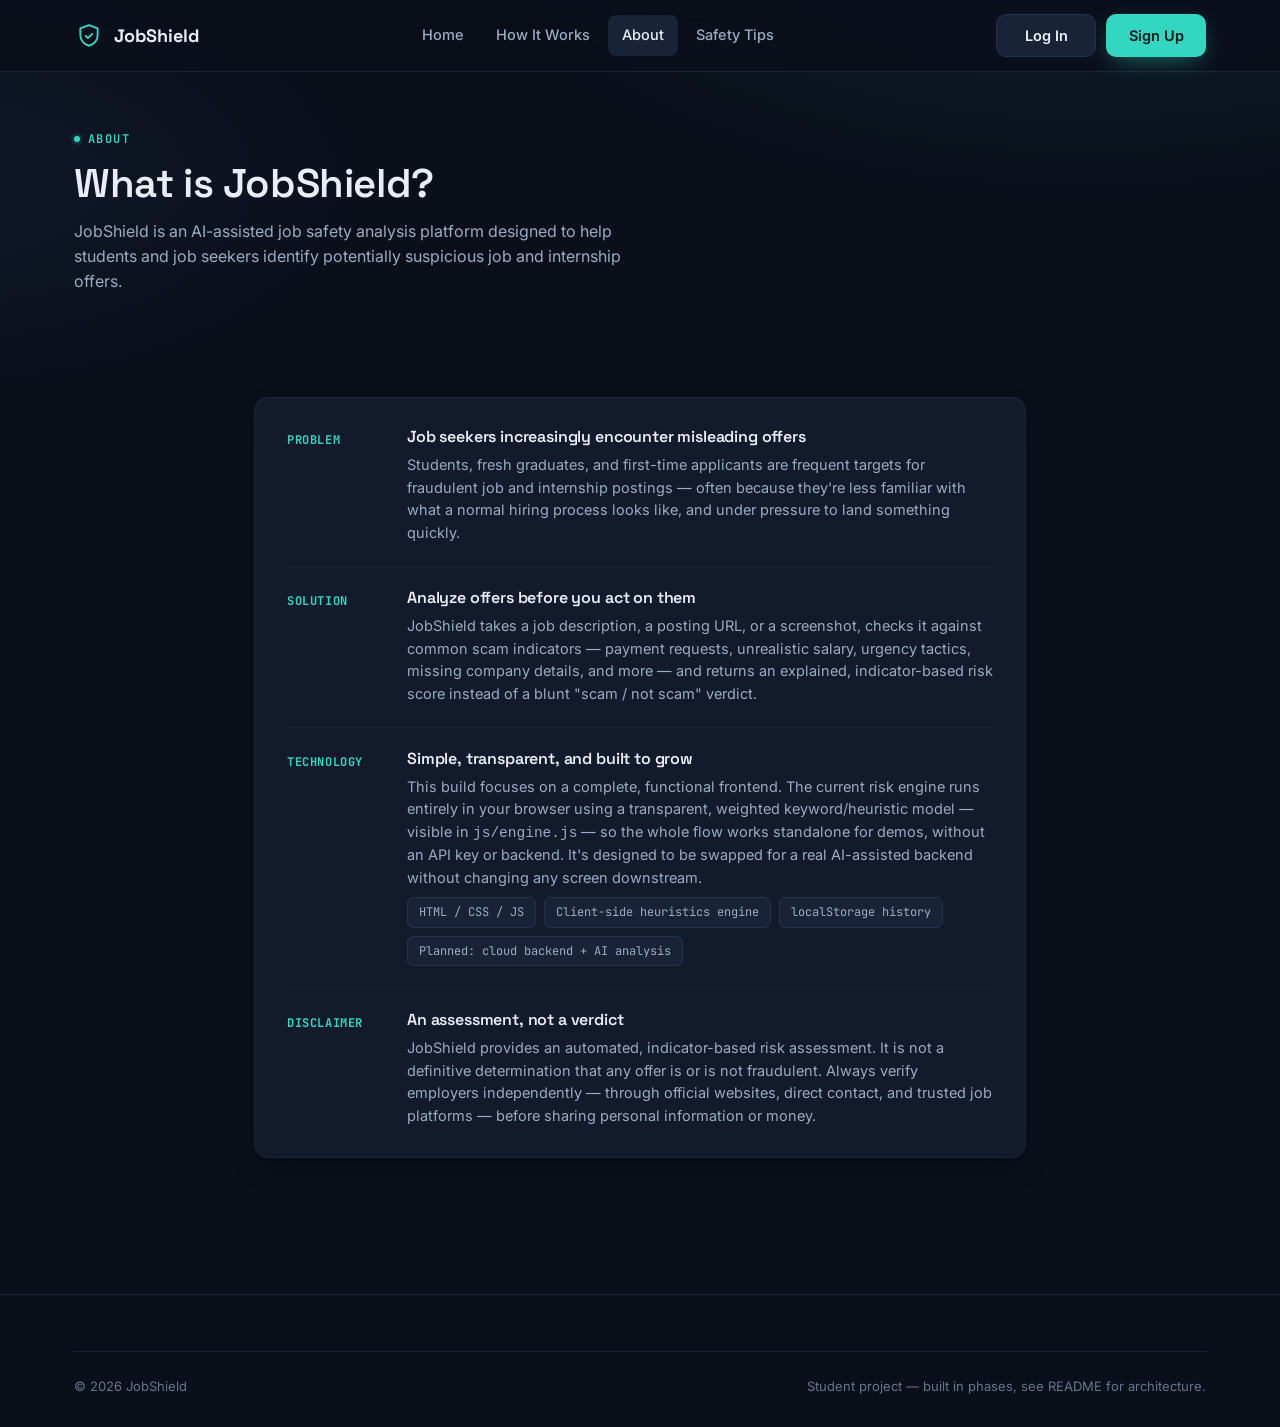
==== about.html @ 261f58a2 "Fix folder structure - move files to repo root" ====
<!DOCTYPE html>
<html lang="en">
<head>
<meta charset="UTF-8">
<meta name="viewport" content="width=device-width, initial-scale=1.0">
<title>About — JobShield</title>
<link rel="icon" href="data:image/svg+xml,<svg xmlns=%22http://www.w3.org/2000/svg%22 viewBox=%220 0 24 24%22><path fill=%22%2333D6C0%22 d=%22M12 2 4 5v6c0 5 3.4 8.7 8 10 4.6-1.3 8-5 8-10V5l-8-3Z%22/></svg>">
<link rel="stylesheet" href="styles.css">
</head>
<body>

<header class="navbar">
  <div class="container">
    <a href="index.html" class="brand"><span class="brand-mark" data-icon="shield" data-icon-size="26"></span>JobShield</a>
    <nav class="nav-links">
      <a href="index.html">Home</a>
      <a href="how-it-works.html">How It Works</a>
      <a href="about.html" class="active">About</a>
      <a href="safety-tips.html">Safety Tips</a>
    </nav>
    <div class="nav-right">
      <button class="nav-toggle" aria-label="Open menu" aria-expanded="false"></button>
    </div>
  </div>
</header>

<div class="mobile-menu">
  <a href="index.html">Home</a>
  <a href="how-it-works.html">How It Works</a>
  <a href="about.html">About</a>
  <a href="safety-tips.html">Safety Tips</a>
</div>

<main>
  <div class="page-head">
    <div class="container">
      <span class="eyebrow">About</span>
      <h1>What is JobShield?</h1>
      <p>JobShield is an AI-assisted job safety analysis platform designed to help students and job seekers identify potentially suspicious job and internship offers.</p>
    </div>
  </div>

  <div class="section">
    <div class="container" style="max-width:820px;">
      <div class="card" style="padding:8px 32px;">

        <div class="pillar-row">
          <span class="label">PROBLEM</span>
          <div>
            <h3>Job seekers increasingly encounter misleading offers</h3>
            <p>Students, fresh graduates, and first-time applicants are frequent targets for fraudulent job and internship postings — often because they're less familiar with what a normal hiring process looks like, and under pressure to land something quickly.</p>
          </div>
        </div>

        <div class="pillar-row">
          <span class="label">SOLUTION</span>
          <div>
            <h3>Analyze offers before you act on them</h3>
            <p>JobShield takes a job description, a posting URL, or a screenshot, checks it against common scam indicators — payment requests, unrealistic salary, urgency tactics, missing company details, and more — and returns an explained, indicator-based risk score instead of a blunt "scam / not scam" verdict.</p>
          </div>
        </div>

        <div class="pillar-row">
          <span class="label">TECHNOLOGY</span>
          <div>
            <h3>Simple, transparent, and built to grow</h3>
            <p>This build focuses on a complete, functional frontend. The current risk engine runs entirely in your browser using a transparent, weighted keyword/heuristic model — visible in <code>js/engine.js</code> — so the whole flow works standalone for demos, without an API key or backend. It's designed to be swapped for a real AI-assisted backend without changing any screen downstream.</p>
            <div class="tech-pills">
              <span class="tech-pill">HTML / CSS / JS</span>
              <span class="tech-pill">Client-side heuristics engine</span>
              <span class="tech-pill">localStorage history</span>
              <span class="tech-pill">Planned: cloud backend + AI analysis</span>
            </div>
          </div>
        </div>

        <div class="pillar-row" id="disclaimer">
          <span class="label">DISCLAIMER</span>
          <div>
            <h3>An assessment, not a verdict</h3>
            <p>JobShield provides an automated, indicator-based risk assessment. It is not a definitive determination that any offer is or is not fraudulent. Always verify employers independently — through official websites, direct contact, and trusted job platforms — before sharing personal information or money.</p>
          </div>
        </div>

      </div>
    </div>
  </div>
</main>

<footer class="site-footer">
  <div class="container">
    <div class="footer-bottom">
      <span>© 2026 JobShield</span>
      <span>Student project — built in phases, see README for architecture.</span>
    </div>
  </div>
</footer>

<script src="js/ui.js"></script>
</body>
</html>
---- styles.css ----
/* ==========================================================================
   JobShield — Design System
   Palette: deep slate/navy "situation room" background, signal-teal accent.
   Type: Space Grotesk (display) + Inter (body) + JetBrains Mono (data/scores)
   ========================================================================== */

@import url('https://fonts.googleapis.com/css2?family=Space+Grotesk:wght@500;600;700&family=Inter:wght@400;500;600;700&family=JetBrains+Mono:wght@500;600;700&display=swap');

:root {
  /* Surfaces */
  --bg: #0A0F1A;
  --bg-elevated: #0D1424;
  --surface: #121A2B;
  --surface-2: #182337;
  --surface-hover: #1C2A42;
  --border: #223350;
  --border-soft: #1A2438;

  /* Text */
  --text: #E9EEF6;
  --text-dim: #9AACC4;
  --text-faint: #64768F;

  /* Signature accent — signal teal */
  --accent: #33D6C0;
  --accent-dim: #1F8F80;
  --accent-soft: rgba(51, 214, 192, 0.12);
  --accent-2: #5B8DEF;

  /* Semantic risk scale */
  --risk-low: #2FBF71;
  --risk-low-bg: rgba(47, 191, 113, 0.12);
  --risk-medium: #E8C547;
  --risk-medium-bg: rgba(232, 197, 71, 0.12);
  --risk-elevated: #F0924A;
  --risk-elevated-bg: rgba(240, 146, 74, 0.12);
  --risk-high: #F0554A;
  --risk-high-bg: rgba(240, 85, 74, 0.14);

  /* Type */
  --font-display: 'Space Grotesk', system-ui, sans-serif;
  --font-body: 'Inter', system-ui, sans-serif;
  --font-mono: 'JetBrains Mono', ui-monospace, monospace;

  /* Radii & shadow */
  --radius-sm: 8px;
  --radius-md: 14px;
  --radius-lg: 20px;
  --shadow-card: 0 1px 0 rgba(255,255,255,0.03) inset, 0 12px 30px -12px rgba(0,0,0,0.55);
  --shadow-pop: 0 20px 50px -15px rgba(0,0,0,0.6);

  --header-h: 72px;
}

* { box-sizing: border-box; }

html { scroll-behavior: smooth; }

body {
  margin: 0;
  background: var(--bg);
  background-image:
    radial-gradient(1100px 500px at 85% -10%, rgba(51,214,192,0.09), transparent 60%),
    radial-gradient(800px 400px at -5% 20%, rgba(91,141,239,0.07), transparent 55%);
  background-attachment: fixed;
  color: var(--text);
  font-family: var(--font-body);
  line-height: 1.55;
  -webkit-font-smoothing: antialiased;
}

img { max-width: 100%; display: block; }

a { color: inherit; text-decoration: none; }

h1, h2, h3, h4 {
  font-family: var(--font-display);
  font-weight: 600;
  line-height: 1.12;
  margin: 0;
  letter-spacing: -0.01em;
}

p { margin: 0; }

.container {
  width: 100%;
  max-width: 1180px;
  margin: 0 auto;
  padding: 0 24px;
}

.eyebrow {
  display: inline-flex;
  align-items: center;
  gap: 8px;
  font-family: var(--font-mono);
  font-size: 12px;
  font-weight: 600;
  letter-spacing: 0.12em;
  text-transform: uppercase;
  color: var(--accent);
}
.eyebrow::before {
  content: "";
  width: 6px; height: 6px;
  border-radius: 50%;
  background: var(--accent);
  box-shadow: 0 0 0 3px var(--accent-soft);
}

:focus-visible {
  outline: 2px solid var(--accent);
  outline-offset: 3px;
  border-radius: 4px;
}

@media (prefers-reduced-motion: reduce) {
  *, *::before, *::after { animation-duration: 0.001ms !important; animation-iteration-count: 1 !important; transition-duration: 0.001ms !important; scroll-behavior: auto !important; }
}

/* ---------------------------------- Buttons ---------------------------------- */

.btn {
  appearance: none;
  border: 1px solid transparent;
  border-radius: 10px;
  font-family: var(--font-body);
  font-weight: 600;
  font-size: 14.5px;
  padding: 12px 20px;
  display: inline-flex;
  align-items: center;
  justify-content: center;
  gap: 8px;
  cursor: pointer;
  transition: transform 0.15s ease, background 0.15s ease, border-color 0.15s ease, box-shadow 0.15s ease;
  white-space: nowrap;
}
.btn:active { transform: translateY(1px); }
.btn svg { width: 16px; height: 16px; flex-shrink: 0; }

.btn-primary {
  background: var(--accent);
  color: #06171A;
  box-shadow: 0 8px 24px -8px rgba(51,214,192,0.55);
}
.btn-primary:hover { background: #4EE3CE; }

.btn-secondary {
  background: var(--surface-2);
  color: var(--text);
  border-color: var(--border);
}
.btn-secondary:hover { background: var(--surface-hover); border-color: #2C3E5C; }

.btn-ghost {
  background: transparent;
  color: var(--text-dim);
  border-color: transparent;
}
.btn-ghost:hover { color: var(--text); background: var(--surface); }

.btn-block { width: 100%; }
.btn-lg { padding: 14px 26px; font-size: 15.5px; }
.btn:disabled { opacity: 0.45; cursor: not-allowed; }

/* ---------------------------------- Navbar ---------------------------------- */

.navbar {
  position: sticky;
  top: 0;
  z-index: 100;
  height: var(--header-h);
  display: flex;
  align-items: center;
  background: rgba(10, 15, 26, 0.82);
  backdrop-filter: blur(14px);
  border-bottom: 1px solid var(--border-soft);
}

.navbar .container {
  display: flex;
  align-items: center;
  justify-content: space-between;
  gap: 20px;
}

.brand {
  display: flex;
  align-items: center;
  gap: 10px;
  font-family: var(--font-display);
  font-weight: 700;
  font-size: 18px;
  color: var(--text);
}
.brand-mark {
  width: 30px; height: 30px;
  display: grid; place-items: center;
  color: var(--accent);
}

.nav-links {
  display: flex;
  align-items: center;
  gap: 4px;
}
.nav-links a {
  padding: 9px 14px;
  border-radius: 8px;
  font-size: 14.5px;
  font-weight: 500;
  color: var(--text-dim);
  transition: color 0.15s ease, background 0.15s ease;
}
.nav-links a:hover { color: var(--text); background: var(--surface); }
.nav-links a.active { color: var(--text); background: var(--surface-2); }

.nav-right { display: flex; align-items: center; gap: 10px; }

.user-menu { position: relative; }
.user-pill {
  display: inline-flex; align-items: center; gap: 10px;
  border: 1px solid var(--border);
  background: var(--surface-2);
  color: var(--text);
  border-radius: 999px;
  padding: 7px 12px 7px 8px;
  font-size: 13.5px;
  font-weight: 600;
  cursor: pointer;
}
.user-avatar {
  width: 26px; height: 26px; border-radius: 50%; display: grid; place-items: center;
  background: var(--accent); color: #06171A; font-family: var(--font-mono); font-size: 12px; font-weight: 700;
}
.user-name { max-width: 110px; overflow: hidden; text-overflow: ellipsis; white-space: nowrap; }
.user-chevron { color: var(--text-faint); }
.user-dropdown {
  position: absolute; right: 0; top: calc(100% + 10px); min-width: 180px;
  background: var(--surface); border: 1px solid var(--border); border-radius: 12px;
  box-shadow: var(--shadow-pop); padding: 8px; display: none; flex-direction: column; gap: 4px; z-index: 20;
}
.user-dropdown.show { display: flex; }
.user-dropdown button {
  border: none; background: transparent; color: var(--text-dim); text-align: left; padding: 10px 12px; border-radius: 8px; cursor: pointer; font-size: 14px;
}
.user-dropdown button:hover { background: var(--surface-2); color: var(--text); }

.btn-auth { min-width: 100px; }

.nav-toggle {
  display: none;
  background: var(--surface-2);
  border: 1px solid var(--border);
  border-radius: 8px;
  width: 40px; height: 40px;
  align-items: center; justify-content: center;
  color: var(--text);
  cursor: pointer;
}

.mobile-menu {
  display: none;
  position: fixed;
  inset: var(--header-h) 0 0 0;
  background: var(--bg-elevated);
  z-index: 99;
  padding: 16px;
  overflow-y: auto;
}
.mobile-menu.open { display: block; }
.mobile-menu a {
  display: block;
  padding: 14px 12px;
  font-size: 17px;
  font-weight: 500;
  border-bottom: 1px solid var(--border-soft);
  color: var(--text);
}
.mobile-menu .btn { margin-top: 16px; }

.auth-modal {
  position: fixed; inset: 0; z-index: 220; display: grid; place-items: center; padding: 20px;
}
.auth-overlay {
  position: absolute; inset: 0; background: rgba(4, 10, 18, 0.72); backdrop-filter: blur(4px);
}
.auth-card {
  position: relative; z-index: 1; width: min(100%, 440px); padding: 28px 24px;
}
.auth-head { margin-bottom: 18px; }
.auth-head h3 { font-size: clamp(26px, 2.5vw, 34px); margin-top: 8px; margin-bottom: 8px; }
.auth-head p { color: var(--text-dim); font-size: 14px; }
.auth-form {
  display: flex; flex-direction: column; gap: 14px;
}
.auth-form label { display: block; }
.auth-form span {
  display: block; font-size: 12.5px; letter-spacing: 0.04em; text-transform: uppercase; color: var(--text-faint); margin-bottom: 7px;
}
.auth-form input,
.auth-form select {
  width: 100%; background: var(--bg-elevated); border: 1px solid var(--border); border-radius: 10px; padding: 12px 14px; color: var(--text); font-size: 14px;
}
.auth-form input:focus,
.auth-form select:focus { outline: none; border-color: var(--accent); box-shadow: 0 0 0 3px var(--accent-soft); }
.auth-switch {
  margin-top: 18px; display: flex; align-items: center; justify-content: center; gap: 8px; font-size: 13px; color: var(--text-dim);
}
.text-button {
  border: none; background: transparent; color: var(--accent); padding: 0; cursor: pointer; font-weight: 600; font-size: 13px;
}
.auth-close {
  position: absolute; top: 14px; right: 14px; width: 34px; height: 34px; border-radius: 50%; border: 1px solid var(--border); background: var(--surface-2); color: var(--text); font-size: 22px; line-height: 1; cursor: pointer;
}
.auth-tabs {
  display: flex; gap: 8px; margin: 12px 0 18px; padding: 6px; background: var(--surface-2); border: 1px solid var(--border); border-radius: 10px;
}
.tab-button {
  flex: 1; border: none; background: transparent; color: var(--text-dim); padding: 10px 12px; border-radius: 8px; font-weight: 600; cursor: pointer;
}
.tab-button.active { background: var(--surface); color: var(--text); }

@media (max-width: 880px) {
  .nav-links { display: none; }
  .nav-toggle { display: flex; }
  .nav-right .btn-secondary { display: none; }
}

/* ---------------------------------- Cards ---------------------------------- */

.card {
  background: var(--surface);
  border: 1px solid var(--border-soft);
  border-radius: var(--radius-md);
  box-shadow: var(--shadow-card);
}

.section { padding: 96px 0; }
.section-tight { padding: 56px 0; }
@media (max-width: 720px) {
  .section { padding: 64px 0; }
}

.section-head {
  max-width: 620px;
  margin: 0 0 44px;
}
.section-head h2 { font-size: clamp(28px, 3.4vw, 38px); margin-bottom: 12px; }
.section-head p { color: var(--text-dim); font-size: 16.5px; }

/* ---------------------------------- Risk badges ---------------------------------- */

.risk-badge {
  display: inline-flex;
  align-items: center;
  gap: 7px;
  font-family: var(--font-mono);
  font-size: 12.5px;
  font-weight: 700;
  letter-spacing: 0.03em;
  padding: 5px 11px;
  border-radius: 100px;
  border: 1px solid transparent;
}
.risk-badge .dot { width: 7px; height: 7px; border-radius: 50%; }

.risk-badge.low { background: var(--risk-low-bg); color: var(--risk-low); }
.risk-badge.low .dot { background: var(--risk-low); }
.risk-badge.medium { background: var(--risk-medium-bg); color: var(--risk-medium); }
.risk-badge.medium .dot { background: var(--risk-medium); }
.risk-badge.elevated { background: var(--risk-elevated-bg); color: var(--risk-elevated); }
.risk-badge.elevated .dot { background: var(--risk-elevated); }
.risk-badge.high { background: var(--risk-high-bg); color: var(--risk-high); }
.risk-badge.high .dot { background: var(--risk-high); }

/* ---------------------------------- Footer ---------------------------------- */

.site-footer {
  border-top: 1px solid var(--border-soft);
  padding: 56px 0 32px;
  margin-top: 40px;
}
.footer-grid {
  display: grid;
  grid-template-columns: 1.4fr repeat(4, 1fr);
  gap: 32px;
  margin-bottom: 36px;
}
.footer-brand p { color: var(--text-faint); font-size: 14px; margin-top: 10px; max-width: 260px; }
.footer-col h4 {
  font-family: var(--font-body);
  font-size: 13px;
  color: var(--text-faint);
  text-transform: uppercase;
  letter-spacing: 0.06em;
  margin-bottom: 14px;
}
.footer-col a {
  display: block;
  font-size: 14px;
  color: var(--text-dim);
  padding: 6px 0;
}
.footer-col a:hover { color: var(--text); }
.footer-bottom {
  padding-top: 24px;
  border-top: 1px solid var(--border-soft);
  display: flex;
  justify-content: space-between;
  flex-wrap: wrap;
  gap: 12px;
  font-size: 13px;
  color: var(--text-faint);
}
@media (max-width: 780px) {
  .footer-grid { grid-template-columns: 1fr 1fr; }
}

/* ---------------------------------- Hero ---------------------------------- */

.hero {
  padding: 72px 0 40px;
  overflow: hidden;
}
.hero .container {
  display: grid;
  grid-template-columns: 1.05fr 0.95fr;
  gap: 56px;
  align-items: center;
}
.hero h1 {
  font-size: clamp(38px, 5vw, 60px);
  margin: 16px 0 18px;
}
.hero-lede {
  font-size: 18px;
  color: var(--text-dim);
  max-width: 480px;
  margin-bottom: 30px;
}
.hero-ctas { display: flex; gap: 12px; flex-wrap: wrap; }
.hero-trust {
  margin-top: 34px;
  display: flex;
  gap: 22px;
  flex-wrap: wrap;
  font-size: 13px;
  color: var(--text-faint);
}
.hero-trust span { display: flex; align-items: center; gap: 7px; }
.hero-trust svg { width: 15px; height: 15px; color: var(--accent); }

@media (max-width: 960px) {
  .hero .container { grid-template-columns: 1fr; }
  .hero-visual { order: -1; }
}

/* Hero mock dashboard */
.mock-dashboard {
  background: linear-gradient(180deg, var(--surface) 0%, var(--bg-elevated) 100%);
  border: 1px solid var(--border-soft);
  border-radius: var(--radius-lg);
  padding: 22px;
  box-shadow: var(--shadow-pop);
  position: relative;
}
.mock-dashboard::before {
  content: "";
  position: absolute;
  inset: -1px;
  border-radius: var(--radius-lg);
  padding: 1px;
  background: linear-gradient(135deg, rgba(51,214,192,0.35), transparent 40%);
  -webkit-mask: linear-gradient(#000 0 0) content-box, linear-gradient(#000 0 0);
  -webkit-mask-composite: xor;
  mask-composite: exclude;
  pointer-events: none;
}
.mock-dashboard-head {
  display: flex;
  align-items: center;
  justify-content: space-between;
  margin-bottom: 18px;
}
.mock-dashboard-head .dots { display: flex; gap: 6px; }
.mock-dashboard-head .dots span { width: 8px; height: 8px; border-radius: 50%; background: var(--border); }
.mock-dashboard-title { font-family: var(--font-mono); font-size: 12px; color: var(--text-faint); }

.mock-score-row {
  display: flex;
  align-items: center;
  gap: 22px;
  padding: 6px 4px 22px;
  border-bottom: 1px solid var(--border-soft);
  margin-bottom: 18px;
}
.mock-score-num {
  font-family: var(--font-mono);
  font-weight: 700;
  font-size: 46px;
  color: var(--risk-high);
  line-height: 1;
}
.mock-score-num small { font-size: 18px; color: var(--text-faint); font-weight: 500; }
.mock-indicators { display: flex; flex-direction: column; gap: 10px; }
.mock-indicator-row {
  display: flex; align-items: center; justify-content: space-between;
  font-size: 13.5px; color: var(--text-dim);
}
.mock-indicator-row .bar {
  flex: 1; height: 6px; margin: 0 12px; border-radius: 4px;
  background: var(--surface-2); overflow: hidden;
}
.mock-indicator-row .bar i { display: block; height: 100%; border-radius: 4px; }

/* ---------------------------------- Feature / step cards ---------------------------------- */

.grid-4 { display: grid; grid-template-columns: repeat(4, 1fr); gap: 18px; }
.grid-3 { display: grid; grid-template-columns: repeat(3, 1fr); gap: 18px; }
.grid-2 { display: grid; grid-template-columns: repeat(2, 1fr); gap: 18px; }
@media (max-width: 980px) { .grid-4 { grid-template-columns: repeat(2, 1fr); } }
@media (max-width: 640px) { .grid-4, .grid-3, .grid-2 { grid-template-columns: 1fr; } }

.feature-card {
  padding: 26px 22px;
  transition: border-color 0.2s ease, transform 0.2s ease;
}
.feature-card:hover { border-color: var(--accent-dim); transform: translateY(-2px); }
.feature-icon {
  width: 42px; height: 42px;
  display: grid; place-items: center;
  border-radius: 10px;
  background: var(--accent-soft);
  color: var(--accent);
  margin-bottom: 16px;
}
.feature-icon svg { width: 21px; height: 21px; }
.feature-card h3 { font-size: 16.5px; margin-bottom: 8px; }
.feature-card p { color: var(--text-dim); font-size: 14.5px; }

.step-card { padding: 26px 22px; position: relative; }
.step-num {
  font-family: var(--font-mono);
  font-size: 13px;
  font-weight: 700;
  color: var(--accent);
  margin-bottom: 14px;
  display: block;
}
.step-card h3 { font-size: 16px; margin-bottom: 8px; }
.step-card p { color: var(--text-dim); font-size: 14px; }

/* ---------------------------------- Page header (non-landing pages) ---------------------------------- */

.page-head {
  padding: 52px 0 8px;
}
.page-head .eyebrow { margin-bottom: 14px; }
.page-head h1 { font-size: clamp(28px, 3.6vw, 40px); margin-bottom: 12px; }
.page-head p { color: var(--text-dim); font-size: 16px; max-width: 560px; }

/* ---------------------------------- Analyzer ---------------------------------- */

.analyzer-shell { padding: 40px 0 100px; }

.method-tabs {
  display: grid;
  grid-template-columns: repeat(3, 1fr);
  gap: 14px;
  margin-bottom: 28px;
}
@media (max-width: 720px) { .method-tabs { grid-template-columns: 1fr; } }

.method-tab {
  text-align: left;
  background: var(--surface);
  border: 1px solid var(--border-soft);
  border-radius: var(--radius-md);
  padding: 20px;
  cursor: pointer;
  display: flex;
  gap: 14px;
  align-items: flex-start;
  transition: border-color 0.15s ease, background 0.15s ease;
  font-family: var(--font-body);
  color: var(--text);
}
.method-tab:hover { border-color: #2C3E5C; }
.method-tab.active {
  border-color: var(--accent);
  background: linear-gradient(180deg, var(--accent-soft), transparent);
}
.method-tab-icon {
  width: 38px; height: 38px; flex-shrink: 0;
  display: grid; place-items: center;
  border-radius: 9px;
  background: var(--surface-2);
  color: var(--text-dim);
}
.method-tab.active .method-tab-icon { background: var(--accent); color: #06171A; }
.method-tab-icon svg { width: 19px; height: 19px; }
.method-tab strong { display: block; font-size: 15px; margin-bottom: 4px; }
.method-tab span { font-size: 13px; color: var(--text-dim); line-height: 1.4; display: block; }

.input-panel { padding: 28px; }
.input-panel-hidden { display: none; }

textarea.field {
  width: 100%;
  min-height: 220px;
  resize: vertical;
  background: var(--bg-elevated);
  border: 1px solid var(--border);
  border-radius: var(--radius-sm);
  color: var(--text);
  font-family: var(--font-body);
  font-size: 14.5px;
  line-height: 1.6;
  padding: 16px;
}
textarea.field:focus, input.field:focus { outline: none; border-color: var(--accent); box-shadow: 0 0 0 3px var(--accent-soft); }

input.field {
  width: 100%;
  background: var(--bg-elevated);
  border: 1px solid var(--border);
  border-radius: var(--radius-sm);
  color: var(--text);
  font-family: var(--font-mono);
  font-size: 14.5px;
  padding: 15px 16px;
}
input.field::placeholder, textarea.field::placeholder { color: var(--text-faint); font-family: var(--font-body); }

.field-meta {
  display: flex;
  justify-content: space-between;
  align-items: center;
  margin: 10px 0 22px;
  font-family: var(--font-mono);
  font-size: 12.5px;
  color: var(--text-faint);
}
.field-note { font-size: 13px; color: var(--text-faint); margin: 10px 0 22px; display: flex; gap: 7px; align-items: flex-start; }
.field-note svg { width: 15px; height: 15px; flex-shrink: 0; margin-top: 1px; color: var(--accent); }

.field-error { display: none; align-items: center; gap: 8px; font-size: 13px; color: var(--risk-high); margin: -8px 0 18px; font-weight: 500; }
.field-error.show { display: flex; }

.upload-status {
  display: block;
  margin: 0 0 18px;
  font-size: 12.5px;
  color: var(--text-dim);
}
.upload-status.success { color: var(--accent); }
.upload-status.warning { color: var(--risk-medium); }
.upload-status.error { color: var(--risk-high); }

/* Upload dropzone */
.dropzone {
  border: 1.5px dashed var(--border);
  border-radius: var(--radius-md);
  background: var(--bg-elevated);
  padding: 44px 24px;
  text-align: center;
  cursor: pointer;
  transition: border-color 0.15s ease, background 0.15s ease;
  margin-bottom: 18px;
}
.dropzone:hover, .dropzone.dragover { border-color: var(--accent); background: var(--accent-soft); }
.dropzone-icon { width: 46px; height: 46px; margin: 0 auto 14px; color: var(--text-dim); }
.dropzone strong { display: block; font-size: 15.5px; margin-bottom: 6px; }
.dropzone p { font-size: 13px; color: var(--text-faint); }
.dropzone input[type="file"] { display: none; }

.upload-preview {
  display: none;
  align-items: center;
  gap: 16px;
  padding: 16px;
  background: var(--bg-elevated);
  border: 1px solid var(--border);
  border-radius: var(--radius-sm);
  margin-bottom: 18px;
}
.upload-preview.show { display: flex; }
.upload-preview img { width: 72px; height: 72px; object-fit: cover; border-radius: 8px; border: 1px solid var(--border); }
.upload-preview-info { flex: 1; min-width: 0; }
.upload-preview-info strong { display: block; font-size: 14px; margin-bottom: 3px; overflow: hidden; text-overflow: ellipsis; white-space: nowrap; }
.upload-preview-info span { font-size: 12.5px; color: var(--text-faint); }
.upload-preview-actions { display: flex; gap: 8px; }
.upload-preview-actions button {
  background: var(--surface-2); border: 1px solid var(--border); color: var(--text-dim);
  border-radius: 7px; width: 32px; height: 32px; display: grid; place-items: center; cursor: pointer;
}
.upload-preview-actions button:hover { color: var(--text); border-color: var(--accent-dim); }
.upload-preview-actions svg { width: 15px; height: 15px; }

.ocr-fallback { margin-top: 4px; }
.ocr-fallback summary { cursor: pointer; font-size: 13px; color: var(--text-dim); margin-bottom: 12px; }
.ocr-fallback summary:hover { color: var(--text); }

/* ---------------------------------- Processing screen ---------------------------------- */

.processing-shell {
  display: none;
  padding: 90px 0 110px;
  text-align: center;
}
.processing-shell.show { display: block; }

.processing-ring {
  width: 96px; height: 96px;
  margin: 0 auto 34px;
  position: relative;
}
.processing-ring svg { width: 100%; height: 100%; transform: rotate(-90deg); }
.processing-ring circle { fill: none; stroke-width: 5; }
.processing-ring .track { stroke: var(--border); }
.processing-ring .fill { stroke: var(--accent); stroke-linecap: round; transition: stroke-dashoffset 0.4s ease; }
.processing-ring-icon {
  position: absolute; inset: 0; display: grid; place-items: center; color: var(--accent);
}
.processing-ring-icon svg { width: 30px; height: 30px; }

.processing-shell h2 { font-size: 22px; margin-bottom: 8px; }
.processing-shell > .container > p { color: var(--text-dim); margin-bottom: 40px; }

.processing-steps {
  max-width: 420px;
  margin: 0 auto;
  text-align: left;
  display: flex;
  flex-direction: column;
  gap: 4px;
}
.p-step {
  display: flex; align-items: center; gap: 12px;
  padding: 12px 14px;
  border-radius: 9px;
  font-size: 14.5px;
  color: var(--text-faint);
  transition: color 0.2s ease, background 0.2s ease;
}
.p-step .check {
  width: 20px; height: 20px; border-radius: 50%;
  border: 1.5px solid var(--border);
  display: grid; place-items: center;
  flex-shrink: 0;
  transition: all 0.2s ease;
}
.p-step .check svg { width: 11px; height: 11px; opacity: 0; transition: opacity 0.15s ease; color: #06171A; }
.p-step.active { color: var(--text); background: var(--surface); }
.p-step.active .check { border-color: var(--accent); }
.p-step.done { color: var(--text-dim); }
.p-step.done .check { background: var(--accent); border-color: var(--accent); }
.p-step.done .check svg { opacity: 1; }

/* ---------------------------------- Results ---------------------------------- */

.results-shell { display: none; padding: 40px 0 110px; }
.results-shell.show { display: block; }

.results-top {
  display: grid;
  grid-template-columns: 300px 1fr;
  gap: 32px;
  margin-bottom: 32px;
}
@media (max-width: 860px) { .results-top { grid-template-columns: 1fr; } }

.meter-card { padding: 30px 24px; text-align: center; }
.meter-wrap { position: relative; width: 220px; height: 130px; margin: 0 auto 6px; }
.meter-wrap svg { width: 100%; height: 100%; }
.meter-readout { position: absolute; bottom: 6px; left: 0; right: 0; }
.meter-score { font-family: var(--font-mono); font-weight: 700; font-size: 40px; line-height: 1; }
.meter-score small { font-size: 16px; color: var(--text-faint); font-weight: 500; }
.meter-card .risk-badge { margin-top: 12px; font-size: 13px; padding: 6px 14px; }
.meter-summary { color: var(--text-dim); font-size: 13.5px; margin-top: 16px; line-height: 1.5; }

.results-side { display: flex; flex-direction: column; gap: 16px; }

.job-info-card { padding: 24px; }
.job-info-card h3 { font-size: 15px; margin-bottom: 16px; }
.job-info-grid { display: grid; grid-template-columns: 1fr 1fr; gap: 14px 18px; }
.job-info-item span { display: block; font-size: 11.5px; text-transform: uppercase; letter-spacing: 0.05em; color: var(--text-faint); margin-bottom: 4px; }
.job-info-item strong { font-size: 14px; font-weight: 600; color: var(--text); }
.job-info-item strong.unavailable { color: var(--text-faint); font-weight: 500; font-style: italic; }

.section-card { padding: 26px 24px; margin-bottom: 20px; }
.section-card h3 { font-size: 17px; margin-bottom: 4px; }
.section-card > p.lede { color: var(--text-dim); font-size: 14px; margin-bottom: 20px; }

.factor-row {
  display: flex; align-items: flex-start; gap: 14px;
  padding: 16px 0;
  border-top: 1px solid var(--border-soft);
}
.factor-row:first-child { border-top: none; padding-top: 4px; }
.factor-head { display: flex; align-items: center; justify-content: space-between; margin-bottom: 6px; gap: 10px; flex-wrap: wrap; }
.factor-name { font-size: 14.5px; font-weight: 600; }
.factor-text { color: var(--text-dim); font-size: 13.5px; margin-bottom: 8px; }
.factor-bar { height: 5px; border-radius: 4px; background: var(--surface-2); overflow: hidden; max-width: 260px; }
.factor-bar i { display: block; height: 100%; border-radius: 4px; }
.factor-row { flex-direction: column; }

.explain-item { display: flex; gap: 16px; padding: 16px 0; border-top: 1px solid var(--border-soft); }
.explain-item:first-child { border-top: none; padding-top: 4px; }
.explain-num {
  font-family: var(--font-mono); font-weight: 700; font-size: 13px;
  width: 28px; height: 28px; border-radius: 8px; flex-shrink: 0;
  display: grid; place-items: center;
  background: var(--surface-2); color: var(--accent);
}
.explain-item h4 { font-size: 14.5px; margin-bottom: 5px; }
.explain-item p { color: var(--text-dim); font-size: 13.5px; }

.reco-list { display: flex; flex-direction: column; gap: 10px; }
.reco-item { display: flex; gap: 12px; align-items: flex-start; font-size: 14px; color: var(--text-dim); }
.reco-item svg { width: 16px; height: 16px; color: var(--accent); flex-shrink: 0; margin-top: 2px; }

.results-actions {
  display: flex; flex-wrap: wrap; gap: 12px;
  padding-top: 8px;
}

.disclaimer-bar {
  display: flex; gap: 12px; align-items: flex-start;
  background: var(--surface-2);
  border: 1px solid var(--border);
  border-radius: var(--radius-sm);
  padding: 14px 16px;
  font-size: 12.5px;
  color: var(--text-faint);
  margin-bottom: 28px;
}
.disclaimer-bar svg { width: 16px; height: 16px; color: var(--text-dim); flex-shrink: 0; margin-top: 1px; }

/* ---------------------------------- History page ---------------------------------- */

.history-toolbar {
  display: flex; justify-content: space-between; align-items: center; gap: 16px;
  margin-bottom: 22px; flex-wrap: wrap;
}
.filter-chips { display: flex; gap: 8px; flex-wrap: wrap; }
.chip {
  border: 1px solid var(--border); background: var(--surface);
  color: var(--text-dim); font-size: 13px; font-weight: 500;
  padding: 8px 14px; border-radius: 100px; cursor: pointer;
}
.chip.active { background: var(--accent); color: #06171A; border-color: var(--accent); }

.history-table { width: 100%; border-collapse: collapse; }
.history-table thead th {
  text-align: left; font-size: 11.5px; text-transform: uppercase; letter-spacing: 0.05em;
  color: var(--text-faint); padding: 0 20px 12px; font-weight: 600;
}
.history-table tbody tr { background: var(--surface); }
.history-table tbody td { padding: 16px 20px; font-size: 14px; border-top: 1px solid var(--border-soft); }
.history-table tbody tr td:first-child { border-radius: 0; }
.history-row-job strong { display: block; font-size: 14.5px; }
.history-row-job span { font-size: 12.5px; color: var(--text-faint); }
.history-table tbody tr:hover { background: var(--surface-2); }

.history-empty { display: none; text-align: center; padding: 70px 20px; }
.history-empty.show { display: block; }
.history-empty svg { width: 46px; height: 46px; color: var(--text-faint); margin: 0 auto 16px; }
.history-empty h3 { font-size: 17px; margin-bottom: 8px; }
.history-empty p { color: var(--text-dim); font-size: 14px; margin-bottom: 22px; }

@media (max-width: 720px) {
  .history-table thead { display: none; }
  .history-table, .history-table tbody, .history-table tr, .history-table td { display: block; width: 100%; }
  .history-table tr { border: 1px solid var(--border-soft); border-radius: var(--radius-sm); margin-bottom: 12px; padding: 6px 4px; }
  .history-table td { border-top: none !important; padding: 8px 16px; }
}

/* ---------------------------------- Safety tips page ---------------------------------- */

.sign-list { display: flex; flex-direction: column; gap: 2px; }
.sign-item {
  display: flex; gap: 14px; align-items: flex-start;
  padding: 16px 4px; border-top: 1px solid var(--border-soft);
}
.sign-item:first-child { border-top: none; }
.sign-item svg { width: 18px; height: 18px; color: var(--risk-high); flex-shrink: 0; margin-top: 2px; }
.sign-item strong { display: block; font-size: 14.5px; margin-bottom: 3px; }
.sign-item span { font-size: 13.5px; color: var(--text-dim); }

.checklist { display: flex; flex-direction: column; gap: 4px; }
.check-item {
  display: flex; align-items: center; gap: 12px;
  padding: 13px 14px; border-radius: 9px; cursor: pointer;
  font-size: 14.5px;
}
.check-item:hover { background: var(--surface-2); }
.check-item input { width: 18px; height: 18px; accent-color: var(--accent); flex-shrink: 0; }
.check-item span.done { text-decoration: line-through; color: var(--text-faint); }

/* ---------------------------------- About page ---------------------------------- */

.pillar-row { display: grid; grid-template-columns: 100px 1fr; gap: 20px; padding: 22px 0; border-top: 1px solid var(--border-soft); }
.pillar-row:first-child { border-top: none; }
.pillar-row .label { font-family: var(--font-mono); font-size: 12px; color: var(--accent); font-weight: 700; letter-spacing: 0.05em; padding-top: 3px; }
.pillar-row h3 { font-size: 16px; margin-bottom: 8px; }
.pillar-row p { color: var(--text-dim); font-size: 14.5px; }
.tech-pills { display: flex; gap: 8px; flex-wrap: wrap; margin-top: 8px; }
.tech-pill { font-family: var(--font-mono); font-size: 12px; padding: 5px 11px; border-radius: 6px; background: var(--surface-2); border: 1px solid var(--border); color: var(--text-dim); }

/* ---------------------------------- Toast ---------------------------------- */

.toast {
  position: fixed; bottom: 24px; left: 50%; transform: translateX(-50%) translateY(20px);
  background: var(--surface-2); border: 1px solid var(--border);
  color: var(--text); font-size: 13.5px; font-weight: 500;
  padding: 13px 20px; border-radius: 10px; box-shadow: var(--shadow-pop);
  opacity: 0; pointer-events: none; transition: all 0.25s ease;
  z-index: 200; display: flex; align-items: center; gap: 10px;
}
.toast svg { width: 16px; height: 16px; color: var(--accent); }
.toast.show { opacity: 1; transform: translateX(-50%) translateY(0); pointer-events: auto; }

/* ---------------------------------- CTA band ---------------------------------- */

.cta-band {
  border-radius: var(--radius-lg);
  background: linear-gradient(135deg, var(--surface) 0%, var(--bg-elevated) 100%);
  border: 1px solid var(--border-soft);
  padding: 56px 40px;
  text-align: center;
  position: relative;
  overflow: hidden;
}
.cta-band::before {
  content: "";
  position: absolute; top: -40%; right: -10%;
  width: 360px; height: 360px; border-radius: 50%;
  background: radial-gradient(circle, rgba(51,214,192,0.16), transparent 70%);
}
.cta-band h2 { font-size: clamp(24px, 3vw, 32px); margin-bottom: 12px; position: relative; }
.cta-band p { color: var(--text-dim); margin-bottom: 26px; position: relative; }
.cta-band .hero-ctas { justify-content: center; position: relative; }
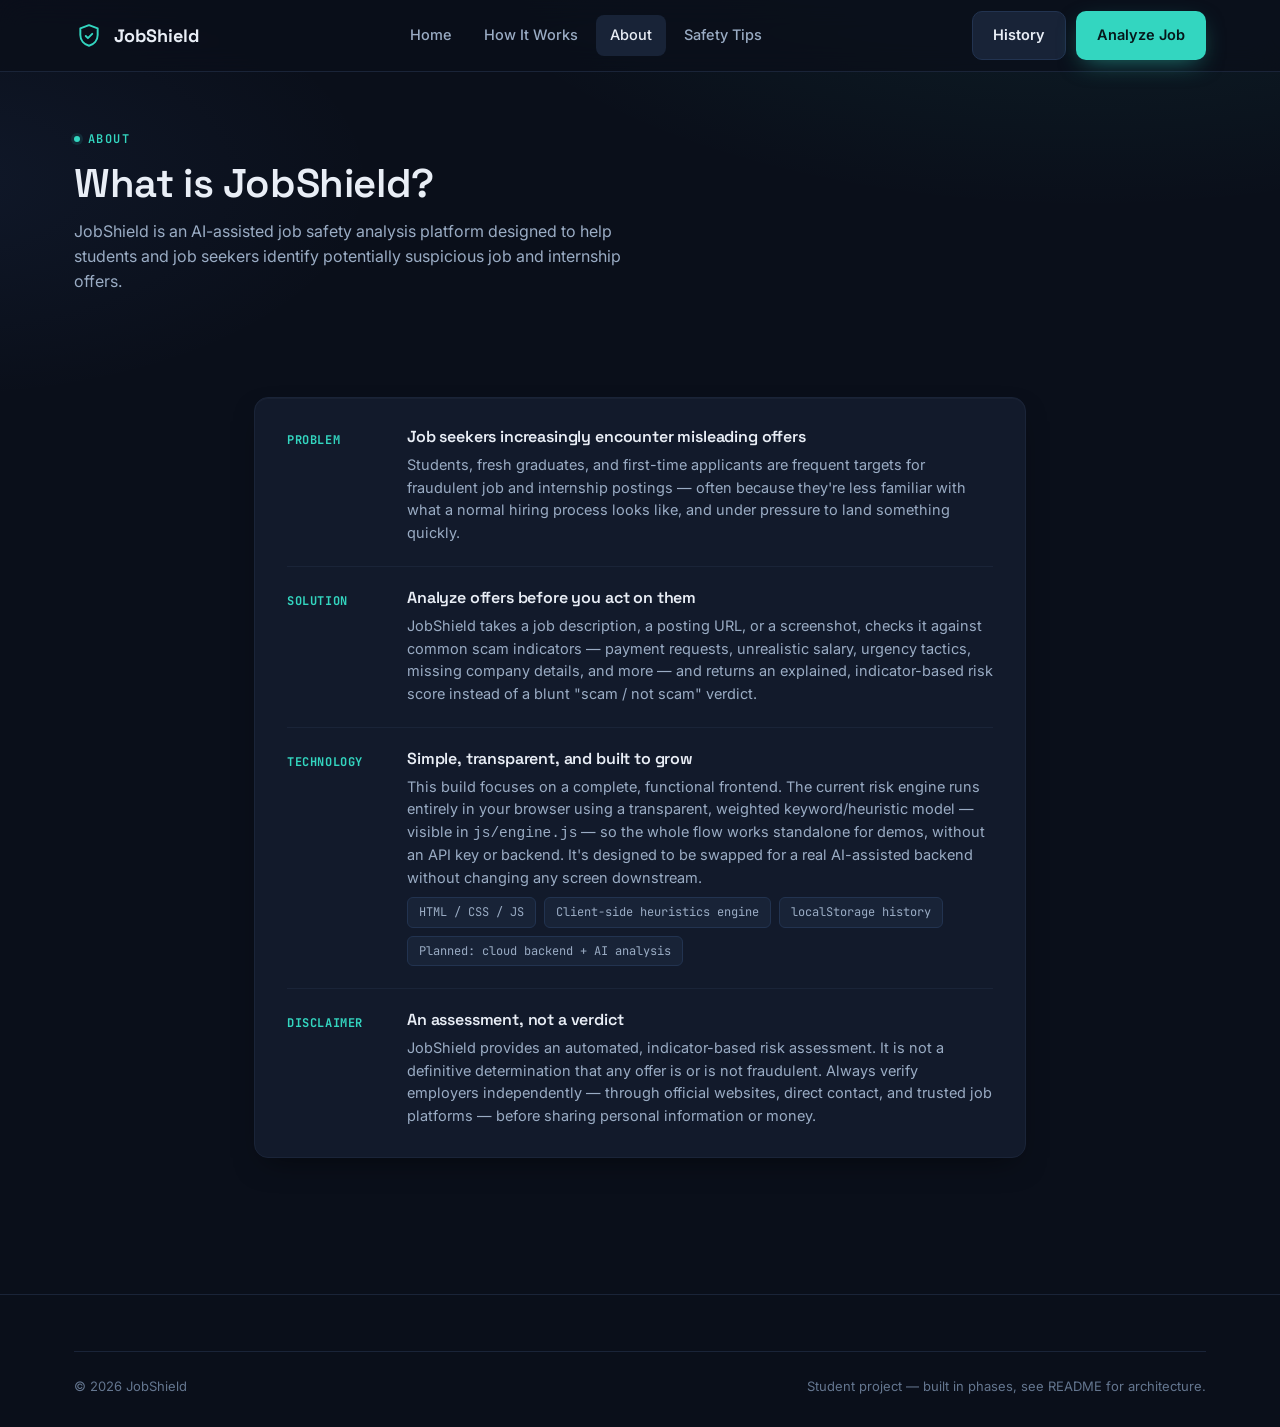
==== commit 72f318b6: "Improve AI content detection and risk scoring" ====
--- a/about.html
+++ b/about.html
@@ -14,11 +14,13 @@
     <a href="index.html" class="brand"><span class="brand-mark" data-icon="shield" data-icon-size="26"></span>JobShield</a>
     <nav class="nav-links">
       <a href="index.html">Home</a>
-      <a href="how-it-works.html">How It Works</a>
+      <a href="index.html#how-it-works">How It Works</a>
       <a href="about.html" class="active">About</a>
       <a href="safety-tips.html">Safety Tips</a>
     </nav>
     <div class="nav-right">
+      <a href="history.html" class="btn btn-secondary">History</a>
+      <a href="analyze.html" class="btn btn-primary">Analyze Job</a>
       <button class="nav-toggle" aria-label="Open menu" aria-expanded="false"></button>
     </div>
   </div>
@@ -26,9 +28,11 @@
 
 <div class="mobile-menu">
   <a href="index.html">Home</a>
-  <a href="how-it-works.html">How It Works</a>
+  <a href="index.html#how-it-works">How It Works</a>
   <a href="about.html">About</a>
   <a href="safety-tips.html">Safety Tips</a>
+  <a href="history.html">My History</a>
+  <a href="analyze.html" class="btn btn-primary btn-block">Analyze a Job →</a>
 </div>
 
 <main>
--- a/styles.css
+++ b/styles.css
@@ -219,37 +219,6 @@
 
 .nav-right { display: flex; align-items: center; gap: 10px; }
 
-.user-menu { position: relative; }
-.user-pill {
-  display: inline-flex; align-items: center; gap: 10px;
-  border: 1px solid var(--border);
-  background: var(--surface-2);
-  color: var(--text);
-  border-radius: 999px;
-  padding: 7px 12px 7px 8px;
-  font-size: 13.5px;
-  font-weight: 600;
-  cursor: pointer;
-}
-.user-avatar {
-  width: 26px; height: 26px; border-radius: 50%; display: grid; place-items: center;
-  background: var(--accent); color: #06171A; font-family: var(--font-mono); font-size: 12px; font-weight: 700;
-}
-.user-name { max-width: 110px; overflow: hidden; text-overflow: ellipsis; white-space: nowrap; }
-.user-chevron { color: var(--text-faint); }
-.user-dropdown {
-  position: absolute; right: 0; top: calc(100% + 10px); min-width: 180px;
-  background: var(--surface); border: 1px solid var(--border); border-radius: 12px;
-  box-shadow: var(--shadow-pop); padding: 8px; display: none; flex-direction: column; gap: 4px; z-index: 20;
-}
-.user-dropdown.show { display: flex; }
-.user-dropdown button {
-  border: none; background: transparent; color: var(--text-dim); text-align: left; padding: 10px 12px; border-radius: 8px; cursor: pointer; font-size: 14px;
-}
-.user-dropdown button:hover { background: var(--surface-2); color: var(--text); }
-
-.btn-auth { min-width: 100px; }
-
 .nav-toggle {
   display: none;
   background: var(--surface-2);
@@ -281,52 +250,87 @@
 }
 .mobile-menu .btn { margin-top: 16px; }
 
-.auth-modal {
-  position: fixed; inset: 0; z-index: 220; display: grid; place-items: center; padding: 20px;
-}
-.auth-overlay {
-  position: absolute; inset: 0; background: rgba(4, 10, 18, 0.72); backdrop-filter: blur(4px);
-}
-.auth-card {
-  position: relative; z-index: 1; width: min(100%, 440px); padding: 28px 24px;
-}
-.auth-head { margin-bottom: 18px; }
-.auth-head h3 { font-size: clamp(26px, 2.5vw, 34px); margin-top: 8px; margin-bottom: 8px; }
-.auth-head p { color: var(--text-dim); font-size: 14px; }
-.auth-form {
-  display: flex; flex-direction: column; gap: 14px;
-}
-.auth-form label { display: block; }
-.auth-form span {
-  display: block; font-size: 12.5px; letter-spacing: 0.04em; text-transform: uppercase; color: var(--text-faint); margin-bottom: 7px;
-}
-.auth-form input,
-.auth-form select {
-  width: 100%; background: var(--bg-elevated); border: 1px solid var(--border); border-radius: 10px; padding: 12px 14px; color: var(--text); font-size: 14px;
-}
-.auth-form input:focus,
-.auth-form select:focus { outline: none; border-color: var(--accent); box-shadow: 0 0 0 3px var(--accent-soft); }
-.auth-switch {
-  margin-top: 18px; display: flex; align-items: center; justify-content: center; gap: 8px; font-size: 13px; color: var(--text-dim);
-}
-.text-button {
-  border: none; background: transparent; color: var(--accent); padding: 0; cursor: pointer; font-weight: 600; font-size: 13px;
-}
-.auth-close {
-  position: absolute; top: 14px; right: 14px; width: 34px; height: 34px; border-radius: 50%; border: 1px solid var(--border); background: var(--surface-2); color: var(--text); font-size: 22px; line-height: 1; cursor: pointer;
-}
-.auth-tabs {
-  display: flex; gap: 8px; margin: 12px 0 18px; padding: 6px; background: var(--surface-2); border: 1px solid var(--border); border-radius: 10px;
-}
-.tab-button {
-  flex: 1; border: none; background: transparent; color: var(--text-dim); padding: 10px 12px; border-radius: 8px; font-weight: 600; cursor: pointer;
-}
-.tab-button.active { background: var(--surface); color: var(--text); }
-
 @media (max-width: 880px) {
   .nav-links { display: none; }
   .nav-toggle { display: flex; }
   .nav-right .btn-secondary { display: none; }
+}
+
+.info-stack {
+  display: grid;
+  grid-template-columns: repeat(2, minmax(260px, 1fr));
+  gap: 18px;
+  margin: 18px 0 20px;
+}
+
+.signal-card {
+  padding: 18px 20px;
+  background: rgba(18, 26, 43, 0.9);
+}
+
+.info-card-head {
+  display: flex;
+  align-items: center;
+  justify-content: space-between;
+  gap: 10px;
+  margin-bottom: 10px;
+}
+
+.info-card-label {
+  display: inline-block;
+  font-family: var(--font-mono);
+  font-size: 11px;
+  text-transform: uppercase;
+  letter-spacing: 0.12em;
+  color: var(--text-dim);
+}
+
+.mini-badge {
+  display: inline-flex;
+  align-items: center;
+  justify-content: center;
+  padding: 6px 10px;
+  border-radius: 999px;
+  font-size: 11px;
+  font-weight: 700;
+  letter-spacing: 0.04em;
+  text-transform: uppercase;
+}
+
+.mini-badge.safe { background: var(--risk-low-bg); color: var(--risk-low); }
+.mini-badge.warning { background: var(--risk-medium-bg); color: var(--risk-medium); }
+.mini-badge.danger { background: var(--risk-high-bg); color: var(--risk-high); }
+
+.info-card-value {
+  color: var(--text);
+  font-weight: 600;
+  margin-bottom: 8px;
+}
+
+.mini-list {
+  list-style: none;
+  padding: 0;
+  margin: 0;
+  display: grid;
+  gap: 8px;
+  color: var(--text-dim);
+  font-size: 14px;
+}
+
+.mini-list li::before {
+  content: "•";
+  color: var(--accent);
+  margin-right: 8px;
+}
+
+.tiny-note {
+  margin-top: 12px;
+  color: var(--text-dim);
+  font-size: 13px;
+}
+
+@media (max-width: 760px) {
+  .info-stack { grid-template-columns: 1fr; }
 }
 
 /* ---------------------------------- Cards ---------------------------------- */
@@ -650,16 +654,6 @@
 .field-error { display: none; align-items: center; gap: 8px; font-size: 13px; color: var(--risk-high); margin: -8px 0 18px; font-weight: 500; }
 .field-error.show { display: flex; }
 
-.upload-status {
-  display: block;
-  margin: 0 0 18px;
-  font-size: 12.5px;
-  color: var(--text-dim);
-}
-.upload-status.success { color: var(--accent); }
-.upload-status.warning { color: var(--risk-medium); }
-.upload-status.error { color: var(--risk-high); }
-
 /* Upload dropzone */
 .dropzone {
   border: 1.5px dashed var(--border);
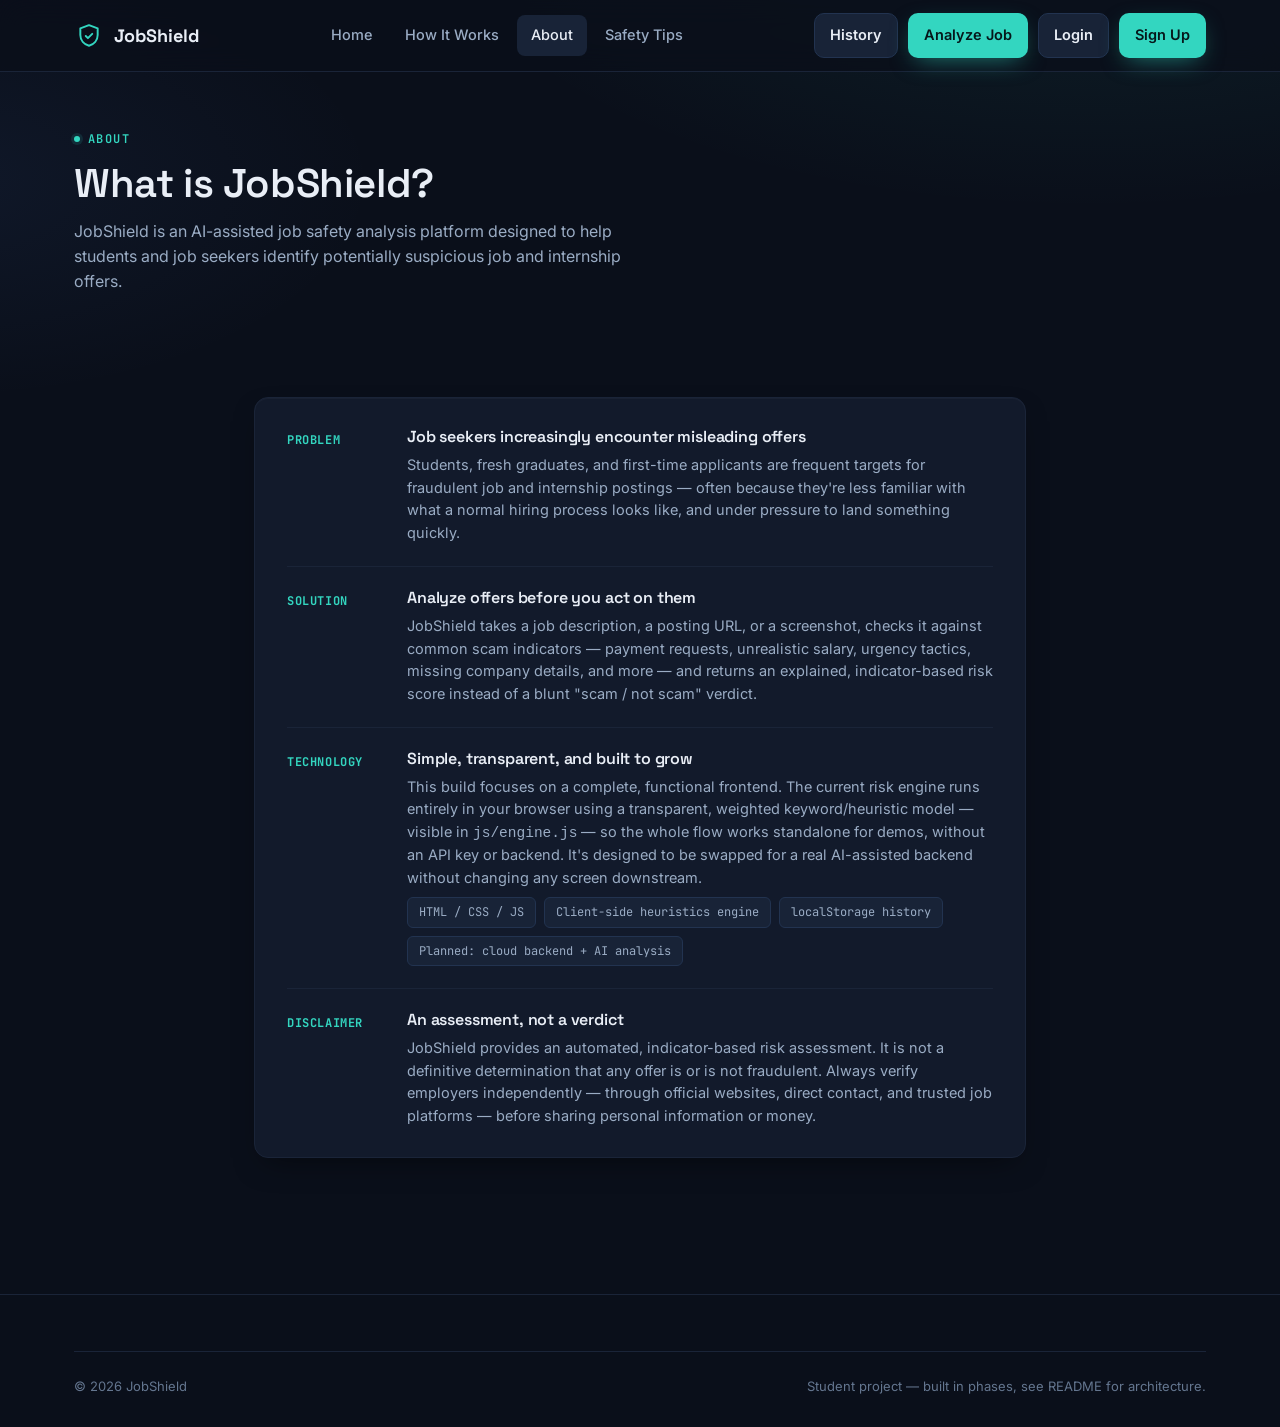
==== commit 908adbb5: "Add login and signup navigation" ====
--- a/about.html
+++ b/about.html
@@ -21,6 +21,8 @@
     <div class="nav-right">
       <a href="history.html" class="btn btn-secondary">History</a>
       <a href="analyze.html" class="btn btn-primary">Analyze Job</a>
+      <a href="auth.html?mode=login" class="btn btn-secondary">Login</a>
+      <a href="auth.html?mode=signup" class="btn btn-primary">Sign Up</a>
       <button class="nav-toggle" aria-label="Open menu" aria-expanded="false"></button>
     </div>
   </div>
@@ -33,6 +35,10 @@
   <a href="safety-tips.html">Safety Tips</a>
   <a href="history.html">My History</a>
   <a href="analyze.html" class="btn btn-primary btn-block">Analyze a Job →</a>
+  <div class="mobile-auth-actions">
+    <a href="auth.html?mode=login" class="btn btn-secondary">Login</a>
+    <a href="auth.html?mode=signup" class="btn btn-primary">Sign Up</a>
+  </div>
 </div>
 
 <main>
--- a/styles.css
+++ b/styles.css
@@ -218,6 +218,7 @@
 .nav-links a.active { color: var(--text); background: var(--surface-2); }
 
 .nav-right { display: flex; align-items: center; gap: 10px; }
+.nav-right .btn { padding: 10px 15px; }
 
 .nav-toggle {
   display: none;
@@ -249,12 +250,61 @@
   color: var(--text);
 }
 .mobile-menu .btn { margin-top: 16px; }
-
-@media (max-width: 880px) {
+.mobile-auth-actions {
+  display: grid;
+  grid-template-columns: 1fr 1fr;
+  gap: 10px;
+  margin-top: 16px;
+}
+.mobile-menu .mobile-auth-actions .btn { margin-top: 0; }
+
+@media (max-width: 1040px) {
   .nav-links { display: none; }
   .nav-toggle { display: flex; }
-  .nav-right .btn-secondary { display: none; }
-}
+  .nav-right .btn { display: none; }
+}
+
+/* ---------------------------------- Account prototype ---------------------------------- */
+
+.auth-main {
+  min-height: calc(100vh - var(--header-h) - 120px);
+  display: grid;
+  place-items: center;
+  padding: 56px 24px;
+}
+.auth-card {
+  width: min(100%, 480px);
+  padding: clamp(24px, 5vw, 40px);
+}
+.auth-card h1 { font-size: clamp(28px, 5vw, 36px); margin-top: 12px; }
+.auth-intro { color: var(--text-dim); margin-top: 8px; }
+.auth-prototype-note {
+  display: grid;
+  gap: 5px;
+  margin: 22px 0;
+  padding: 14px 16px;
+  border: 1px solid rgba(51, 214, 192, 0.28);
+  border-radius: var(--radius-sm);
+  background: var(--accent-soft);
+  color: var(--text-dim);
+  font-size: 13px;
+}
+.auth-prototype-note strong { color: var(--accent); font-size: 13.5px; }
+.auth-field { margin-top: 17px; }
+.auth-field[hidden] { display: none; }
+.auth-field label { display: block; margin-bottom: 7px; color: var(--text); font-size: 14px; font-weight: 600; }
+.auth-field input.field { font-family: var(--font-body); }
+.auth-field input[aria-invalid="true"] { border-color: var(--risk-high); }
+.auth-field-error { display: block; min-height: 18px; margin-top: 5px; color: var(--risk-high); font-size: 12.5px; }
+#auth-submit { margin-top: 18px; }
+.auth-status { margin-top: 14px; color: var(--accent); font-size: 13px; }
+.auth-status.is-error { color: var(--risk-high); }
+.auth-switch { margin-top: 20px; color: var(--text-dim); font-size: 14px; }
+.auth-switch a { color: var(--accent); font-weight: 600; }
+.auth-switch a:hover { text-decoration: underline; }
+.auth-back-link { display: inline-block; margin-top: 22px; color: var(--text-faint); font-size: 13px; }
+.auth-back-link:hover { color: var(--text); }
+.auth-page .site-footer { margin-top: 0; padding-top: 24px; }
 
 .info-stack {
   display: grid;
